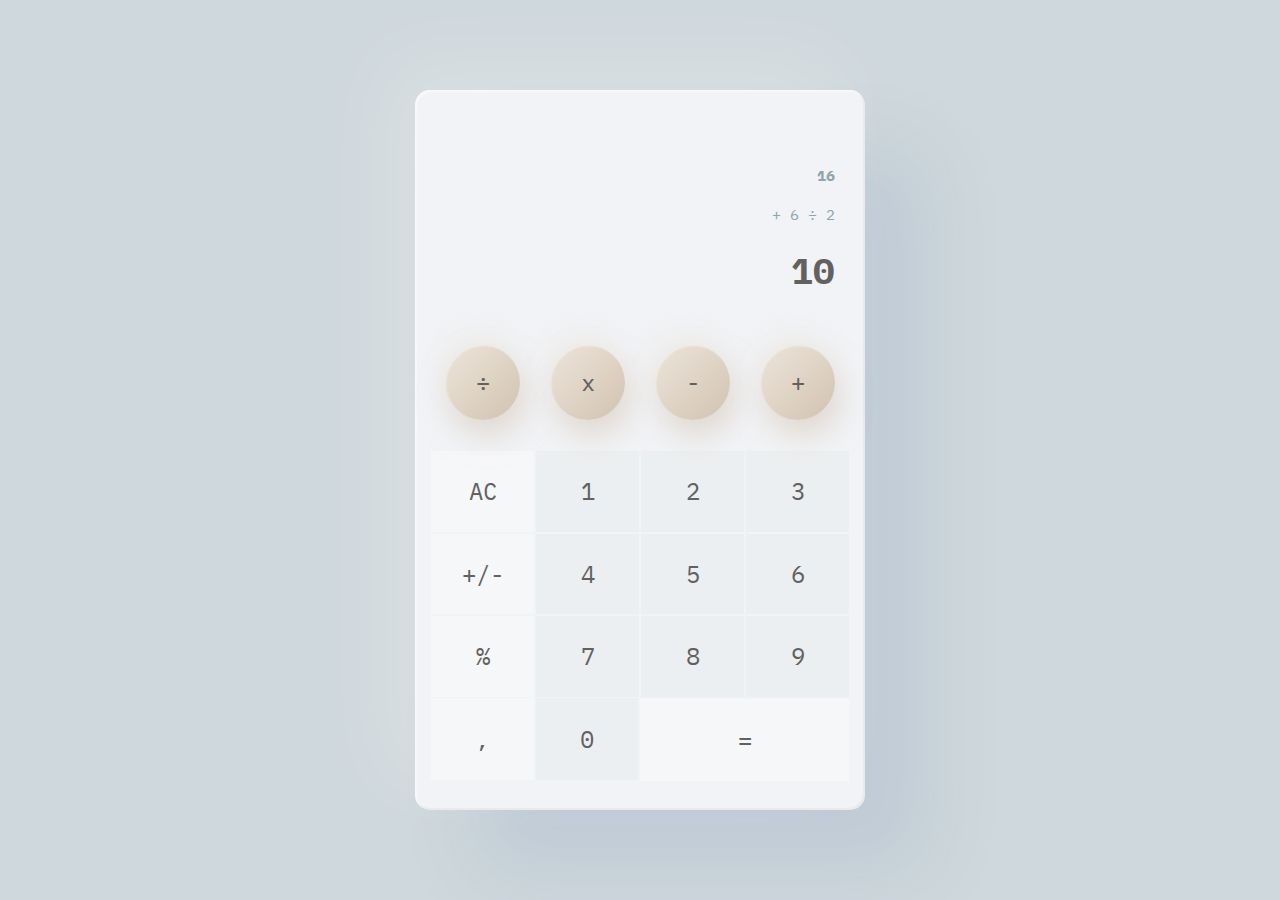
==== calculator.html @ 0d5fd3e5 "First commit" ====
<!DOCTYPE html>
<html lang="en">
<head>
  <meta charset="UTF-8">
  <meta http-equiv="X-UA-Compatible" content="IE=edge">
  <meta name="viewport" content="width=device-width, initial-scale=1.0">

    <!-- CSS
  –––––––––––––––––––––––––––––––––––––––––––––––––– -->
  <link rel="stylesheet" href="css/normalize.css">
  <link rel="stylesheet" href="css/skeleton.css">
  <link rel="stylesheet" href="css/typography.css">
  <link rel="stylesheet" href="css/appearence.css">
  <link rel="stylesheet" href="calculator/calc.css">


      <!-- FONT
  –––––––––––––––––––––––––––––––––––––––––––––––––– -->
  <link rel="preconnect" href="https://fonts.gstatic.com">
  <link href="https://fonts.googleapis.com/css2?family=IBM+Plex+Mono:ital,wght@0,100;0,200;0,300;0,400;0,500;0,600;0,700;1,100;1,200;1,300;1,400;1,500;1,600;1,700&display=swap" rel="stylesheet">

  <title>Skeuculator</title>

</head>
<body>

  <div class="container flex-parent-row flex-center">
    <div id="calculator" class="skeu-box flex-parent-column flex-center">
          
      <div id="calc-top" class="flex-child-1 flex-parent-column flex-center">
        <div id="calc-screen" class="flex-child-1 flex-parent-column">
          <p class="calc-past-result">16</p>
          <p class="calc-operation">+ 6 ÷ 2</p>
          <p class="calc-on-screen">10</p>
        </div>
        <div id="graidient-buttons" class="flex-child-3 flex-parent-row ">
          <div class="flex-child-1 op-grad-button">÷</div>
          <div class="flex-child-1 op-grad-button">x</div>
          <div class="flex-child-1 op-grad-button">-</div>
          <div class="flex-child-1 op-grad-button">+</div>
        </div>
      </div>

      <div id="calc-buttons" class="flex-child-1 flex-parent-column">
        <div class="flex-child-1 flex-parent-row">
          <div id="buttonAC" class="flex-child-1 op-button">AC</div>
          <div class="flex-child-1 num-button">1</div>
          <div class="flex-child-1 num-button">2</div>
          <div class="flex-child-1 num-button">3</div>
        </div>
        <div class="flex-child-1 flex-parent-row ">
          <div class="flex-child-1 op-button">+/-</div>
          <div class="flex-child-1 num-button">4</div>
          <div class="flex-child-1 num-button">5</div>
          <div class="flex-child-1 num-button">6</div>
        </div>
        <div class="flex-child-1 flex-parent-row ">
          <div class="flex-child-1 op-button">%</div>
          <div class="flex-child-1 num-button">7</div>
          <div class="flex-child-1 num-button">8</div>
          <div class="flex-child-1 num-button">9</div>
        </div>
        <div class="last-line flex-child-1 flex-parent-row ">
          <div class="flex-child-1 flex-parent-row flex-center">
            <div class="flex-child-1 op-button">,</div>
            <div class="flex-child-1 num-button">0</div>
          </div>
          <div class="flex-child-1 op-button">=</div>
        </div>
      </div>
    </div>
  </div>
  <!-- calculator test -->
  <section></section>
  <script src="script.js"></script>
</body>
</html>
---- css/skeleton.css ----
/*
* Skeleton V2.0.4
* Copyright 2014, Dave Gamache
* www.getskeleton.com
* Free to use under the MIT license.
* http://www.opensource.org/licenses/mit-license.php
* 12/29/2014
*/

/* adicionar 

.click-behavior:hover {
  transform: scale(1.02);
}

.click-behavior:active {
  transform: scale(0.98);
}

*/

/* Table of contents
––––––––––––––––––––––––––––––––––––––––––––––––––
- Grid
- Base Styles
- Typography
- Links
- Buttons
- Forms
- Lists
- Code
- Tables
- Spacing
- Utilities
- Clearing
- Media Queries
*/

/* Transition
–––––––––––––––––––––––––––––––––––––––––––––––––– */

*, *:after, *:before {
  -o-transition:.15s;
  -ms-transition:.15s;
  -moz-transition:.15s;
  -webkit-transition:.15s;
  transition:.15s;
}

/* Box Size Fixed
–––––––––––––––––––––––––––––––––––––––––––––––––– */

*, *:before, *:after {
  -webkit-box-sizing: border-box; 
  -moz-box-sizing: border-box; 
  box-sizing: border-box;
}

/* Grid
–––––––––––––––––––––––––––––––––––––––––––––––––– */
.container {
  position: relative;
  width: 100%;
  max-width: 960px;
  margin: 0 auto;
  padding: 0 20px;
  box-sizing: border-box; }
.column,
.columns {
  width: 100%;
  float: left;
  box-sizing: border-box; }

/* For devices larger than 400px */
@media (min-width: 400px) {
  .container {
    width: 85%;
    padding: 0; }
}

/* For devices larger than 550px */
@media (min-width: 550px) {
  .container {
    width: 80%; }
  .column,
  .columns {
    margin-left: 4%; }
  .column:first-child,
  .columns:first-child {
    margin-left: 0; }

  .one.column,
  .one.columns                    { width: 4.66666666667%; }
  .two.columns                    { width: 13.3333333333%; }
  .three.columns                  { width: 22%;            }
  .four.columns                   { width: 30.6666666667%; }
  .five.columns                   { width: 39.3333333333%; }
  .six.columns                    { width: 48%;            }
  .seven.columns                  { width: 56.6666666667%; }
  .eight.columns                  { width: 65.3333333333%; }
  .nine.columns                   { width: 74.0%;          }
  .ten.columns                    { width: 82.6666666667%; }
  .eleven.columns                 { width: 91.3333333333%; }
  .twelve.columns                 { width: 100%; margin-left: 0; }

  .one-third.column               { width: 30.6666666667%; }
  .two-thirds.column              { width: 65.3333333333%; }

  .one-half.column                { width: 48%; }

  /* Offsets */
  .offset-by-one.column,
  .offset-by-one.columns          { margin-left: 8.66666666667%; }
  .offset-by-two.column,
  .offset-by-two.columns          { margin-left: 17.3333333333%; }
  .offset-by-three.column,
  .offset-by-three.columns        { margin-left: 26%;            }
  .offset-by-four.column,
  .offset-by-four.columns         { margin-left: 34.6666666667%; }
  .offset-by-five.column,
  .offset-by-five.columns         { margin-left: 43.3333333333%; }
  .offset-by-six.column,
  .offset-by-six.columns          { margin-left: 52%;            }
  .offset-by-seven.column,
  .offset-by-seven.columns        { margin-left: 60.6666666667%; }
  .offset-by-eight.column,
  .offset-by-eight.columns        { margin-left: 69.3333333333%; }
  .offset-by-nine.column,
  .offset-by-nine.columns         { margin-left: 78.0%;          }
  .offset-by-ten.column,
  .offset-by-ten.columns          { margin-left: 86.6666666667%; }
  .offset-by-eleven.column,
  .offset-by-eleven.columns       { margin-left: 95.3333333333%; }

  .offset-by-one-third.column,
  .offset-by-one-third.columns    { margin-left: 34.6666666667%; }
  .offset-by-two-thirds.column,
  .offset-by-two-thirds.columns   { margin-left: 69.3333333333%; }

  .offset-by-one-half.column,
  .offset-by-one-half.columns     { margin-left: 52%; }

}


/* FlexBox
–––––––––––––––––––––––––––––––––––––––––––––––––– */

.flex-parent-row {
display: flex;
flex-direction: row;
}

.flex-parent-column {
  display: flex;
  flex-direction: column;
}

.flex-center {
  justify-content: center;
  align-items: center;
}

.flex-parent-reverse {
display: flex;
flex-direction:row-reverse;
}

.flex-child-1 {
flex: 1;
}

.flex-child-2 {
flex: 2;
}

.flex-child-2 {
  flex: 3;
}

/* Base Styles
–––––––––––––––––––––––––––––––––––––––––––––––––– */
/* NOTE
html is set to 62.5% so that all the REM measurements throughout Skeleton
are based on 10px sizing. So basically 1.5rem = 15px :) */
html {
  font-size: 62.5%; }
body {
  height: 100%;
  font-size: 1.5em; /* currently ems cause chrome bug misinterpreting rems on body element */
  line-height: 1.6;
  font-weight: 400;
  font-family: "Raleway", "HelveticaNeue", "Helvetica Neue", Helvetica, Arial, sans-serif;
  color: #222; }


/* Typography
–––––––––––––––––––––––––––––––––––––––––––––––––– */
h1, h2, h3, h4, h5, h6 {
  margin-top: 0;
  margin-bottom: 2rem;
  font-weight: 300; }
h1 { font-size: 4.0rem; line-height: 1.2;  letter-spacing: -.1rem;}
h2 { font-size: 3.6rem; line-height: 1.25; letter-spacing: -.1rem; }
h3 { font-size: 3.0rem; line-height: 1.3;  letter-spacing: -.1rem; }
h4 { font-size: 2.4rem; line-height: 1.35; letter-spacing: -.08rem; }
h5 { font-size: 1.8rem; line-height: 1.5;  letter-spacing: -.05rem; }
h6 { font-size: 1.5rem; line-height: 1.6;  letter-spacing: 0; }

/* Larger than phablet */
@media (min-width: 550px) {
  h1 { font-size: 5.0rem; }
  h2 { font-size: 4.2rem; }
  h3 { font-size: 3.6rem; }
  h4 { font-size: 3.0rem; }
  h5 { font-size: 2.4rem; }
  h6 { font-size: 1.5rem; }
}

p {
  margin-top: 0; }


/* Links
–––––––––––––––––––––––––––––––––––––––––––––––––– */
a {
  color: #1EAEDB; }
a:hover {
  color: #0FA0CE; }


/* Buttons
–––––––––––––––––––––––––––––––––––––––––––––––––– */
.button,
button,
input[type="submit"],
input[type="reset"],
input[type="button"] {
  display: inline-block;
  height: 38px;
  padding: 0 30px;
  color: #555;
  text-align: center;
  font-size: 11px;
  font-weight: 600;
  line-height: 38px;
  letter-spacing: .1rem;
  text-transform: uppercase;
  text-decoration: none;
  white-space: nowrap;
  background-color: transparent;
  border-radius: 4px;
  border: 1px solid #bbb;
  cursor: pointer;
  box-sizing: border-box; }
.button:hover,
button:hover,
input[type="submit"]:hover,
input[type="reset"]:hover,
input[type="button"]:hover,
.button:focus,
button:focus,
input[type="submit"]:focus,
input[type="reset"]:focus,
input[type="button"]:focus {
  color: #333;
  border-color: #888;
  outline: 0; }
.button.button-primary,
button.button-primary,
input[type="submit"].button-primary,
input[type="reset"].button-primary,
input[type="button"].button-primary {
  color: #FFF;
  background-color: #33C3F0;
  border-color: #33C3F0; }
.button.button-primary:hover,
button.button-primary:hover,
input[type="submit"].button-primary:hover,
input[type="reset"].button-primary:hover,
input[type="button"].button-primary:hover,
.button.button-primary:focus,
button.button-primary:focus,
input[type="submit"].button-primary:focus,
input[type="reset"].button-primary:focus,
input[type="button"].button-primary:focus {
  color: #FFF;
  background-color: #1EAEDB;
  border-color: #1EAEDB; }


/* Forms
–––––––––––––––––––––––––––––––––––––––––––––––––– */
input[type="email"],
input[type="number"],
input[type="search"],
input[type="text"],
input[type="tel"],
input[type="url"],
input[type="password"],
textarea,
select {
  height: 38px;
  padding: 6px 10px; /* The 6px vertically centers text on FF, ignored by Webkit */
  background-color: #fff;
  border: 1px solid #D1D1D1;
  border-radius: 4px;
  box-shadow: none;
  box-sizing: border-box; }
/* Removes awkward default styles on some inputs for iOS */
input[type="email"],
input[type="number"],
input[type="search"],
input[type="text"],
input[type="tel"],
input[type="url"],
input[type="password"],
textarea {
  -webkit-appearance: none;
     -moz-appearance: none;
          appearance: none; }
textarea {
  min-height: 65px;
  padding-top: 6px;
  padding-bottom: 6px; }
input[type="email"]:focus,
input[type="number"]:focus,
input[type="search"]:focus,
input[type="text"]:focus,
input[type="tel"]:focus,
input[type="url"]:focus,
input[type="password"]:focus,
textarea:focus,
select:focus {
  border: 1px solid #33C3F0;
  outline: 0; }
label,
legend {
  display: block;
  margin-bottom: .5rem;
  font-weight: 600; }
fieldset {
  padding: 0;
  border-width: 0; }
input[type="checkbox"],
input[type="radio"] {
  display: inline; }
label > .label-body {
  display: inline-block;
  margin-left: .5rem;
  font-weight: normal; }


/* Lists
–––––––––––––––––––––––––––––––––––––––––––––––––– */
ul {
  list-style: circle inside; }
ol {
  list-style: decimal inside; }
ol, ul {
  padding-left: 0;
  margin-top: 0; }
ul ul,
ul ol,
ol ol,
ol ul {
  margin: 1.5rem 0 1.5rem 3rem;
  font-size: 90%; }
li {
  margin-bottom: 1rem; }


/* Code
–––––––––––––––––––––––––––––––––––––––––––––––––– */
code {
  padding: .2rem .5rem;
  margin: 0 .2rem;
  font-size: 90%;
  white-space: nowrap;
  background: #F1F1F1;
  border: 1px solid #E1E1E1;
  border-radius: 4px; }
pre > code {
  display: block;
  padding: 1rem 1.5rem;
  white-space: pre; }


/* Tables
–––––––––––––––––––––––––––––––––––––––––––––––––– */
th,
td {
  padding: 12px 15px;
  text-align: left;
  border-bottom: 1px solid #E1E1E1; }
th:first-child,
td:first-child {
  padding-left: 0; }
th:last-child,
td:last-child {
  padding-right: 0; }


/* Spacing
–––––––––––––––––––––––––––––––––––––––––––––––––– */
button,
.button {
  margin-bottom: 1rem; }
input,
textarea,
select,
fieldset {
  margin-bottom: 1.5rem; }
pre,
blockquote,
dl,
figure,
table,
p,
ul,
ol,
form {
  margin-bottom: 2.5rem; }


/* Utilities
–––––––––––––––––––––––––––––––––––––––––––––––––– */
.u-full-width {
  width: 100%;
  box-sizing: border-box; }
.u-max-full-width {
  max-width: 100%;
  box-sizing: border-box; }
.u-pull-right {
  float: right; }
.u-pull-left {
  float: left; }


/* Misc
–––––––––––––––––––––––––––––––––––––––––––––––––– */
hr {
  margin-top: 3rem;
  margin-bottom: 3.5rem;
  border-width: 0;
  border-top: 1px solid #E1E1E1; }


/* Clearing
–––––––––––––––––––––––––––––––––––––––––––––––––– */

/* Self Clearing Goodness */
.container:after,
.row:after,
.u-cf {
  content: "";
  display: table;
  clear: both; }


/* Media Queries
–––––––––––––––––––––––––––––––––––––––––––––––––– */
/*
Note: The best way to structure the use of media queries is to create the queries
near the relevant code. For example, if you wanted to change the styles for buttons
on small devices, paste the mobile query code up in the buttons section and style it
there.
*/


/* Larger than mobile */
@media (min-width: 400px) {}

/* Larger than phablet (also point when grid becomes active) */
@media (min-width: 550px) {}

/* Larger than tablet */
@media (min-width: 750px) {}

/* Larger than desktop */
@media (min-width: 1000px) {}

/* Larger than Desktop HD */
@media (min-width: 1200px) {}
---- css/typography.css ----
h1 {
  font-style: normal;
  font-weight: normal;
  font-size: 96px;
  /* line-height: 84px; */
  line-height: 96px;
  letter-spacing: -1.5px;
}

h2 {
  font-style: normal;
  font-weight: normal;
  font-size: 60px;
  line-height: 60px;
  letter-spacing: -0.5px;
}

.highlight-p {
  font-style: normal;
font-weight: normal;
font-size: 18px;
line-height: 150%;
letter-spacing: -0.5px;
}

.overline {
  font-style: normal;
  font-weight: normal;
  font-size: 10px;
  line-height: 24px;
  letter-spacing: 1.5px;
  text-transform: uppercase;
}
---- css/appearence.css ----
.skeu-box {
  background: #F1F3F6;
  box-shadow: 61.62px 61.6176px 80px rgba(55, 84, 170, 0.1), -30px -30px 80px rgba(255, 255, 255, 0.2), inset -2px -2px 1px rgba(209, 209, 209, 0.25), inset 2px 2px 2px rgba(255, 255, 255, 0.5);
  border-radius: 15px;
}
---- calculator/calc.css ----
body {
  background: #cfd8dc;
  min-height: 100vh!important;
  font-family: 'IBM Plex Mono', monospace;
  /* mobile viewport bug fix */
  min-height: -webkit-fill-available;
}

html {
  height: -webkit-fill-available;
}

.container {
  min-height: 100vh;
  /* mobile viewport bug fix */
  min-height: -webkit-fill-available;
  justify-content: center;
  align-items: center; 
}

#calculator {
  font-weight: 400;
  color: #616161;
  height: 80vh;
  width: 50vh;
  padding: 30px 15px;
  /* margin: 0 auto; */
}

#calculator>div{
  align-items: stretch;
  align-self:stretch;
}

/* --- Screen --- */
#calc-top {
  max-height: 50%;
}

#calc-screen {
  height: 100%;
  justify-content: flex-end;
}

#calc-screen p {
  text-align: right;
  padding: 0 15px 15px;
  margin:0;
}

#calc-screen p:last-child {
  margin-bottom: 15px!important;
}

.calc-on-screen {
  font-size: 36px;
  font-weight: 700;
}

.calc-operation, .calc-past-result {
  color: #90a4ae;
}

.calc-past-result {
  font-weight: 900;
}

/* ---Top Buttons --- */

#graidient-buttons * {
  font-size: 24px;
  margin: 1px;
  display: flex;
  justify-content:center;
  align-items: center;
  margin: 15px 15px 30px;
  background: linear-gradient(135deg, #ECE5DB 0%, #D5C6B4 90%);
  box-shadow: -5px -15px 30px rgba(236,229,219, .4), 5px 15px 30px rgba(213,198,181, .6),inset -1px -1px 2px rgba(209, 209, 209, 0.25), inset 1px 1px 2px rgba(255, 255, 255, 0.5);
  border-radius: 100%;
  width: 150%;
  z-index: 20;
}

#graidient-buttons *:hover {
  box-shadow: -5px -15px 40px rgba(236,229,219, .4), 5px 15px 40px rgba(213,198,181, .6);
  cursor: pointer;
  transform: scale(1.02);
}

#graidient-buttons *:active {
  transform: scale(0.98);
  box-shadow: -5px -15px 20px rgba(236,229,219, .4), 5px 15px 20px rgba(213,198,181, .6);
}

#graidient-buttons *:after { /* ---  --- */
  content: "";
  display: block;
  padding-bottom: 100%;
}

/* --- Bottom Buttons --- */

#calc-buttons .op-button, #calc-buttons .num-button {
  font-size: 24px;
  margin: 1px;
  display: flex;
  justify-content:center;
  align-items: center;
}

#calc-buttons .op-button:hover, #calc-buttons .num-button:hover{
  font-size: 24px;
  color: #50646F;
  margin: 1px;
  display: flex;
  justify-content:center;
  align-items: center;
  box-shadow: 10px 10px 15px rgba(55, 84, 170, 0.1), -10px -10px 15px rgba(255, 255, 255, 0.2);
  cursor: pointer;
  z-index: 0;
}

#calc-buttons .op-button:active, #calc-buttons .num-button:active {
  transform: scale(0.98);
  box-shadow: 10px 10px 8px rgba(55, 84, 170, 0.1), -10px -10px 8px rgba(255, 255, 255, 0.2);
}

.last-line * {
  height: 100%;
}

.num-button {
  background:#eceff1;
}

.op-button {
  background:#F6F7F9;
}

/* Larger than mobile */
@media (max-width: 400px) {
  
  .container {
    height: auto;
    width: 100vw;
    padding: 0;
    margin: 0;
  }
  
  #calculator {
    width: 100vw;
    align-items: stretch;
    margin: 0;
    border-radius: 0;
  }
}
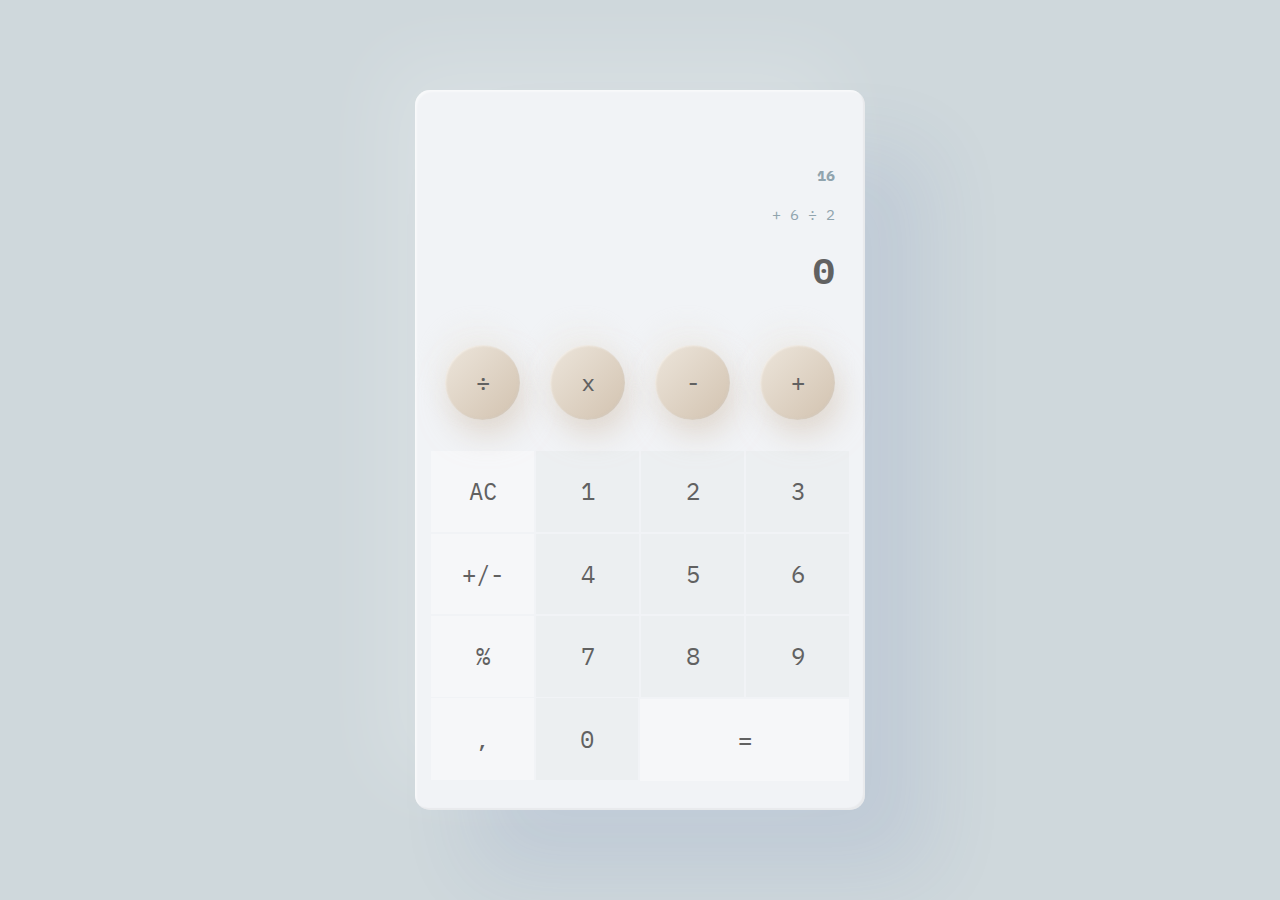
==== commit f5a598d5: "feat: clicking on numbers make them appear on calc screen" ====
--- a/calculator.html
+++ b/calculator.html
@@ -29,9 +29,9 @@
           
       <div id="calc-top" class="flex-child-1 flex-parent-column flex-center">
         <div id="calc-screen" class="flex-child-1 flex-parent-column">
-          <p class="calc-past-result">16</p>
-          <p class="calc-operation">+ 6 ÷ 2</p>
-          <p class="calc-on-screen">10</p>
+          <p id="calc-past-result">16</p>
+          <p id="calc-operation">+ 6 ÷ 2</p>
+          <p id="calc-on-screen">0</p>
         </div>
         <div id="graidient-buttons" class="flex-child-3 flex-parent-row ">
           <div class="flex-child-1 op-grad-button">÷</div>
--- a/calculator/calc.css
+++ b/calculator/calc.css
@@ -40,6 +40,7 @@
 #calc-screen {
   height: 100%;
   justify-content: flex-end;
+  overflow: hidden;
 }
 
 #calc-screen p {
@@ -52,16 +53,16 @@
   margin-bottom: 15px!important;
 }
 
-.calc-on-screen {
+#calc-on-screen {
   font-size: 36px;
   font-weight: 700;
 }
 
-.calc-operation, .calc-past-result {
+#calc-operation, #calc-past-result {
   color: #90a4ae;
 }
 
-.calc-past-result {
+#calc-past-result {
   font-weight: 900;
 }
 
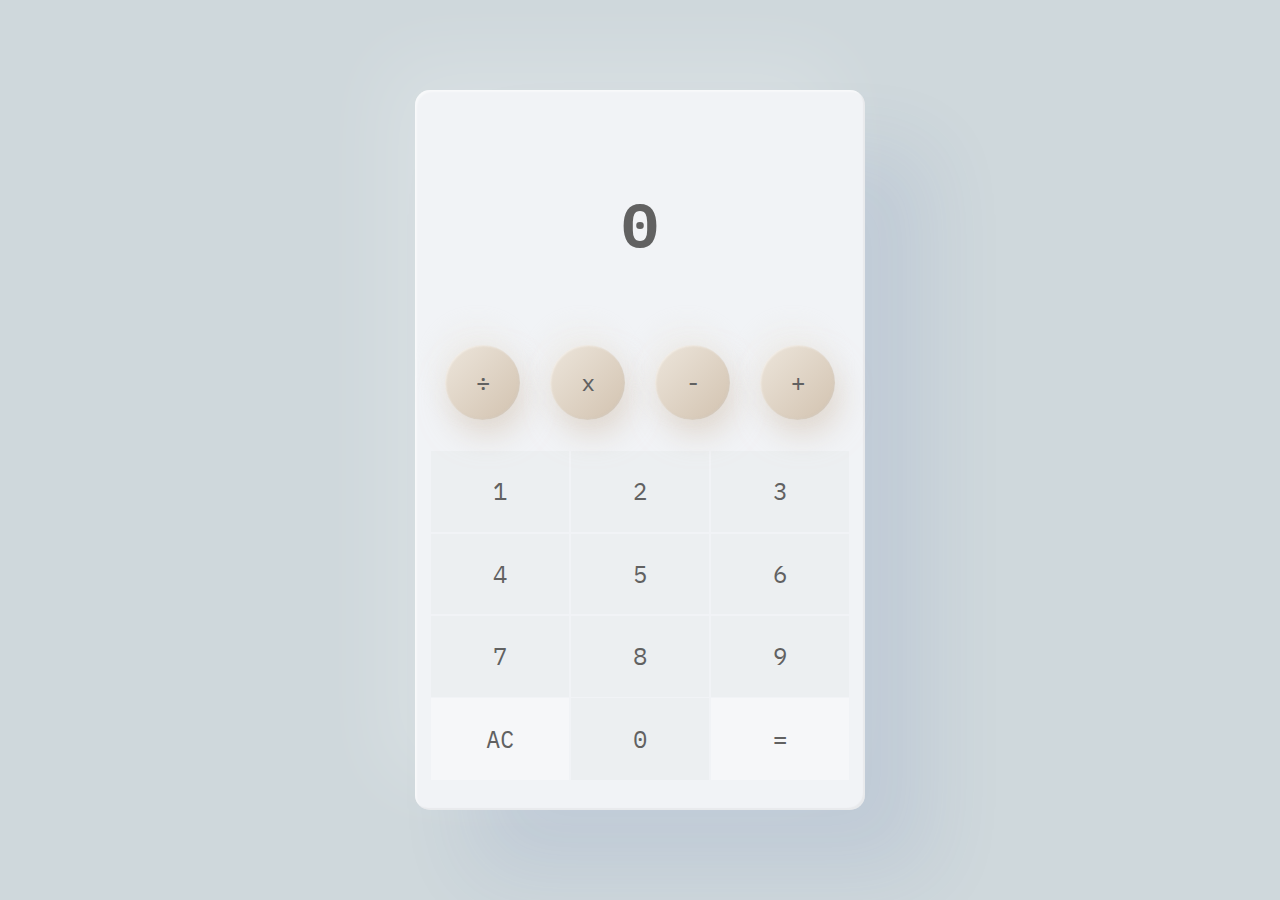
==== commit 00561b5b: "feat: basic operations working" ====
--- a/calculator.html
+++ b/calculator.html
@@ -29,8 +29,8 @@
           
       <div id="calc-top" class="flex-child-1 flex-parent-column flex-center">
         <div id="calc-screen" class="flex-child-1 flex-parent-column">
-          <p id="calc-past-result">16</p>
-          <p id="calc-operation">+ 6 ÷ 2</p>
+          <!-- <p id="calc-past-result">16</p>
+          <p id="calc-operation">+ 6 ÷ 2</p> -->
           <p id="calc-on-screen">0</p>
         </div>
         <div id="graidient-buttons" class="flex-child-3 flex-parent-row ">
@@ -43,29 +43,30 @@
 
       <div id="calc-buttons" class="flex-child-1 flex-parent-column">
         <div class="flex-child-1 flex-parent-row">
-          <div id="buttonAC" class="flex-child-1 op-button">AC</div>
+          <!-- <div id="buttonAC" class="flex-child-1 op-button">AC</div> -->
           <div class="flex-child-1 num-button">1</div>
           <div class="flex-child-1 num-button">2</div>
           <div class="flex-child-1 num-button">3</div>
         </div>
         <div class="flex-child-1 flex-parent-row ">
-          <div class="flex-child-1 op-button">+/-</div>
+          <!-- <div class="flex-child-1 op-button">+/-</div> -->
           <div class="flex-child-1 num-button">4</div>
           <div class="flex-child-1 num-button">5</div>
           <div class="flex-child-1 num-button">6</div>
         </div>
         <div class="flex-child-1 flex-parent-row ">
-          <div class="flex-child-1 op-button">%</div>
+          <!-- <div class="flex-child-1 op-button">%</div> -->
           <div class="flex-child-1 num-button">7</div>
           <div class="flex-child-1 num-button">8</div>
           <div class="flex-child-1 num-button">9</div>
         </div>
         <div class="last-line flex-child-1 flex-parent-row ">
           <div class="flex-child-1 flex-parent-row flex-center">
-            <div class="flex-child-1 op-button">,</div>
+            <div class="flex-child-1 op-button">AC</div>
             <div class="flex-child-1 num-button">0</div>
+            <div class="flex-child-1 op-button">=</div>
           </div>
-          <div class="flex-child-1 op-button">=</div>
+
         </div>
       </div>
     </div>
--- a/calculator/calc.css
+++ b/calculator/calc.css
@@ -39,22 +39,19 @@
 
 #calc-screen {
   height: 100%;
-  justify-content: flex-end;
+  justify-content: center;
+  align-items: center;
   overflow: hidden;
 }
 
 #calc-screen p {
   text-align: right;
-  padding: 0 15px 15px;
   margin:0;
 }
 
-#calc-screen p:last-child {
-  margin-bottom: 15px!important;
-}
-
 #calc-on-screen {
-  font-size: 36px;
+  font-size: 60px;
+  text-align: center!important;
   font-weight: 700;
 }
 
@@ -154,4 +151,8 @@
     margin: 0;
     border-radius: 0;
   }
+}
+
+/* --- JS Classes --- */
+.result {
 }